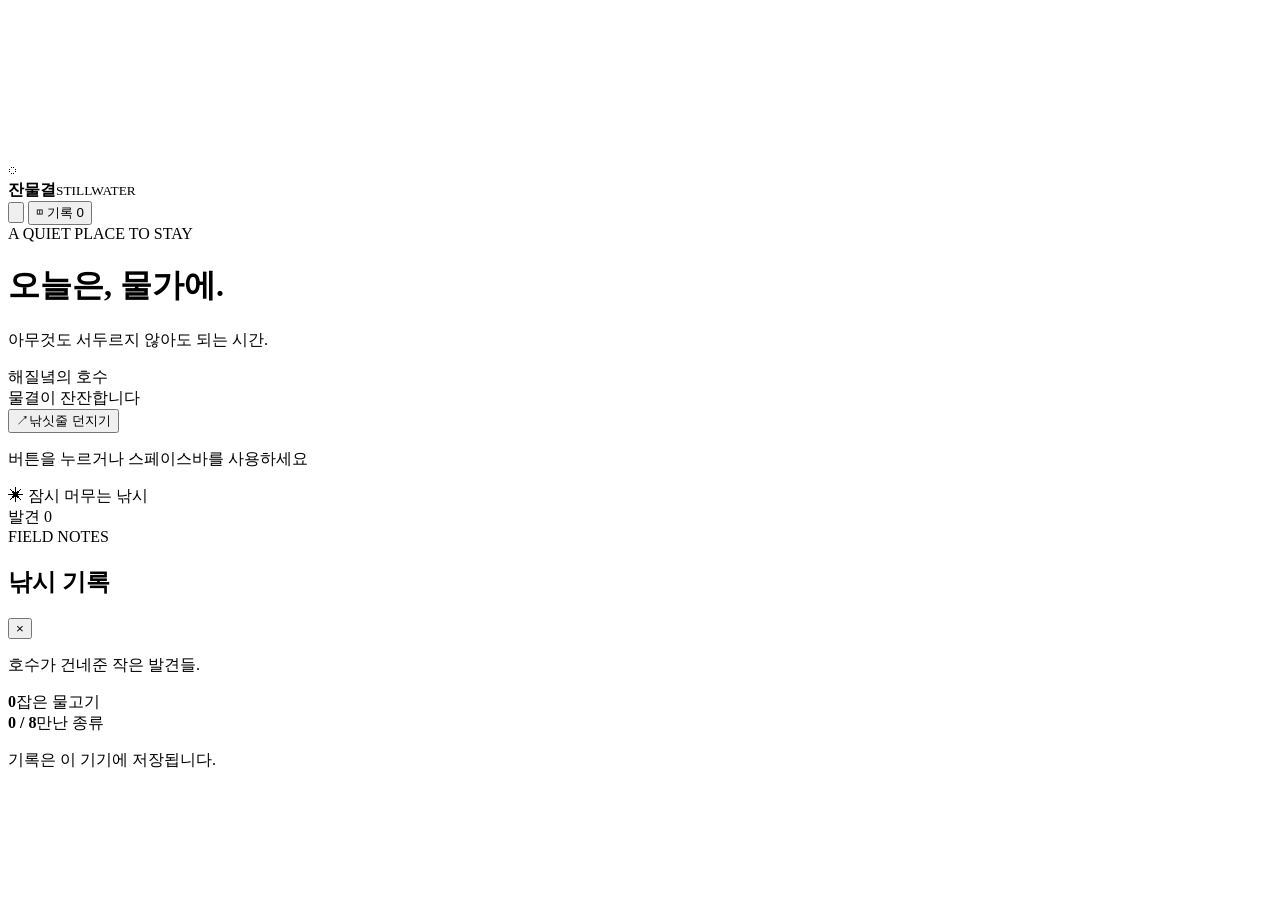
==== apps/stillwater/base/site/index.html @ 5ff89dc7 "Add Stillwater fishing game" ====
<!doctype html>
<html lang="ko">
<head>
  <meta charset="utf-8">
  <meta name="viewport" content="width=device-width,initial-scale=1,viewport-fit=cover">
  <meta name="theme-color" content="#0d1822">
  <meta name="description" content="고요한 호수에서 낚싯줄을 던지고, 기다리고, 작은 발견을 기록하세요.">
  <title>잔물결 — 조용한 낚시</title>
  <link rel="icon" href="/favicon.svg" type="image/svg+xml">
  <link rel="preconnect" href="https://fonts.googleapis.com">
  <link rel="preconnect" href="https://fonts.gstatic.com" crossorigin>
  <link href="https://fonts.googleapis.com/css2?family=DM+Sans:wght@400;500;600;700&family=Gowun+Batang:wght@400;700&display=swap" rel="stylesheet">
  <link rel="stylesheet" href="/style.css">
  <script src="/app.js" defer></script>
</head>
<body>
  <main class="game" aria-label="잔물결 낚시 게임">
    <canvas id="scene" aria-hidden="true"></canvas>
    <div class="grain" aria-hidden="true"></div>
    <header class="topbar">
      <div class="brand"><span class="brand-icon" aria-hidden="true">◌</span><div><strong>잔물결</strong><small>STILLWATER</small></div></div>
      <div class="top-actions">
        <button class="icon-button" id="sound" type="button" aria-label="소리 켜기" aria-pressed="false" title="소리 켜기"><svg viewBox="0 0 24 24" fill="none" stroke="currentColor" stroke-width="1.5" stroke-linecap="round" stroke-linejoin="round" aria-hidden="true"><path d="M4 9v6h4l5 4V5L8 9H4Z"/><path class="sound-wave" d="M17 9a4 4 0 0 1 0 6m2.5-9a8 8 0 0 1 0 12"/></svg></button>
        <button class="journal-button" id="journal-open" type="button"><span class="journal-symbol" aria-hidden="true">◫</span> 기록 <span id="journal-badge">0</span></button>
      </div>
    </header>
    <div class="top-copy"><span class="eyebrow">A QUIET PLACE TO STAY</span><h1>오늘은, 물가에.</h1><p>아무것도 서두르지 않아도 되는 시간.</p></div>
    <div class="horizon-label" aria-hidden="true"><span class="line"></span><span id="time-label">해질녘의 호수</span><span class="line"></span></div>
    <section class="play-panel" aria-label="낚시 조작">
      <div class="status-line"><span class="status-dot" id="status-dot"></span><span id="status" aria-live="polite">물결이 잔잔합니다</span></div>
      <div class="reel-ui" id="reel-ui" hidden><div class="reel-heading"><span>줄 감기</span><span id="reel-percent">0%</span></div><div class="meter"><div id="progress-fill"></div></div><div class="tension-heading"><span>줄의 긴장도</span><span id="tension-hint">누르고 떼며 조절하세요</span></div><div class="tension-meter"><div class="danger-zone"></div><div id="tension-fill"></div></div></div>
      <button class="action-button" id="action" type="button"><span id="action-icon" aria-hidden="true">↗</span><span id="action-text">낚싯줄 던지기</span></button>
      <p class="instruction" id="instruction">버튼을 누르거나 스페이스바를 사용하세요</p>
    </section>
    <div class="bottom-left"><span class="tiny-mark">✳</span> 잠시 머무는 낚시</div>
    <div class="bottom-right" id="catch-count">발견 0</div>
  </main>
  <div class="scrim" id="scrim" hidden></div>
  <aside class="journal" id="journal" aria-label="낚시 기록" aria-hidden="true"><div class="drawer-head"><div><span class="eyebrow">FIELD NOTES</span><h2>낚시 기록</h2></div><button class="close-button" id="journal-close" type="button" aria-label="기록 닫기">×</button></div><p class="drawer-intro">호수가 건네준 작은 발견들.</p><div class="journal-stats"><div><strong id="total-catches">0</strong><span>잡은 물고기</span></div><div><strong id="species-count">0 / 8</strong><span>만난 종류</span></div></div><div class="species-list" id="species-list"></div><p class="drawer-foot">기록은 이 기기에 저장됩니다.</p></aside>
  <div class="catch-overlay" id="catch-overlay" hidden><div class="catch-card" role="dialog" aria-modal="true" aria-labelledby="catch-title"><span class="eyebrow">A LITTLE DISCOVERY</span><div class="fish-art" id="fish-art" aria-hidden="true"></div><span class="catch-kicker" id="catch-kicker">새로운 발견</span><h2 id="catch-title">붕어</h2><p id="catch-description"></p><div class="catch-detail"><span id="catch-size">23.4 cm</span><span id="catch-rarity">흔한 물고기</span></div><button id="catch-close" type="button">다시 물가로 <span aria-hidden="true">↗</span></button></div></div>
</body>
</html>
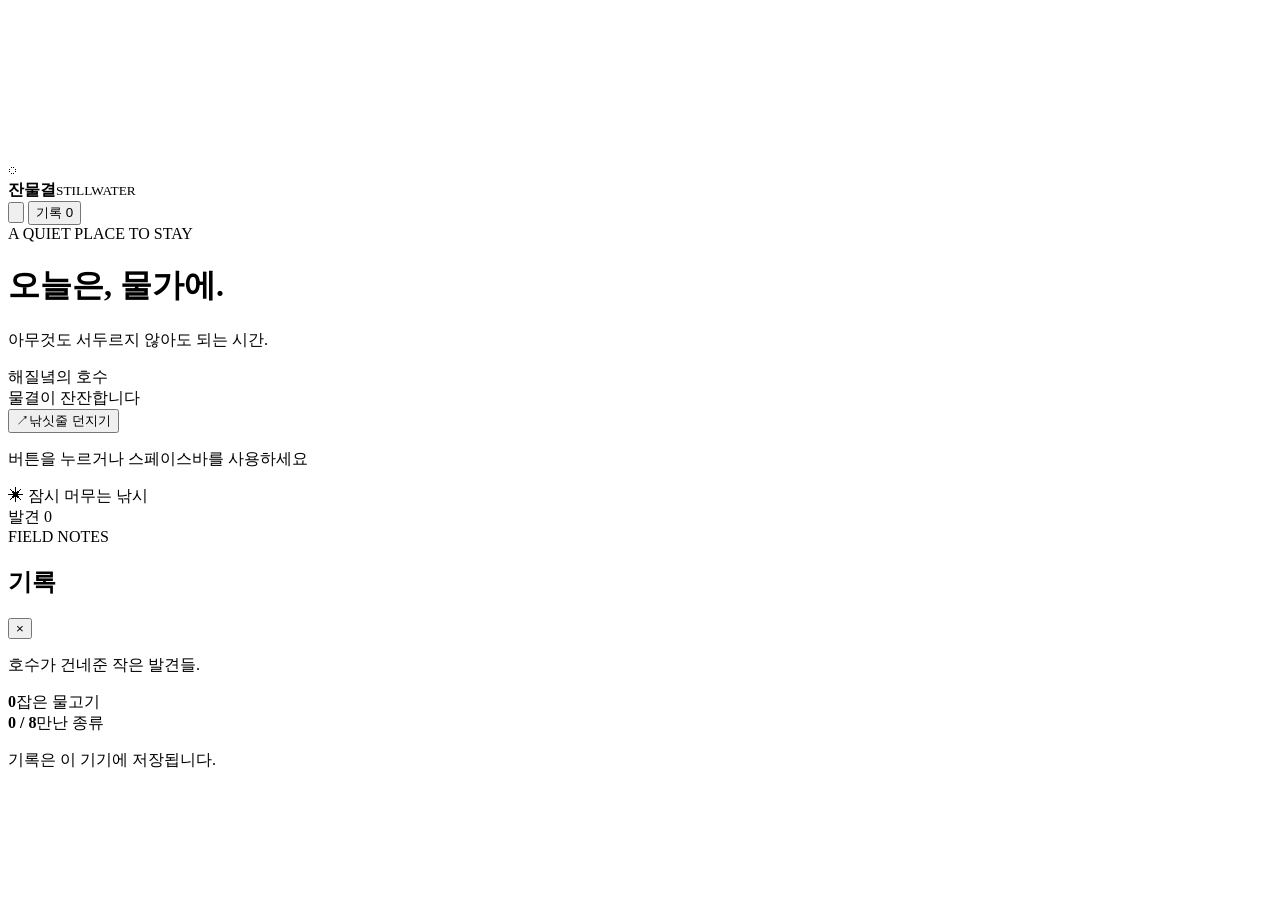
==== commit 94e64b99: "Expand Stillwater into an evolving fishing game" ====
--- a/apps/stillwater/base/site/index.html
+++ b/apps/stillwater/base/site/index.html
@@ -4,8 +4,8 @@
   <meta charset="utf-8">
   <meta name="viewport" content="width=device-width,initial-scale=1,viewport-fit=cover">
   <meta name="theme-color" content="#0d1822">
-  <meta name="description" content="고요한 호수에서 낚싯줄을 던지고, 기다리고, 작은 발견을 기록하세요.">
-  <title>잔물결 — 조용한 낚시</title>
+  <meta name="description" content="잔잔한 물가에서 시작해 호수 너머로 이어지는 낚시 게임.">
+  <title>잔물결 — 호수의 이야기</title>
   <link rel="icon" href="/favicon.svg" type="image/svg+xml">
   <link rel="preconnect" href="https://fonts.googleapis.com">
   <link rel="preconnect" href="https://fonts.gstatic.com" crossorigin>
@@ -15,28 +15,23 @@
 </head>
 <body>
   <main class="game" aria-label="잔물결 낚시 게임">
-    <canvas id="scene" aria-hidden="true"></canvas>
-    <div class="grain" aria-hidden="true"></div>
+    <canvas id="scene" aria-hidden="true"></canvas><div class="grain" aria-hidden="true"></div>
     <header class="topbar">
       <div class="brand"><span class="brand-icon" aria-hidden="true">◌</span><div><strong>잔물결</strong><small>STILLWATER</small></div></div>
       <div class="top-actions">
         <button class="icon-button" id="sound" type="button" aria-label="소리 켜기" aria-pressed="false" title="소리 켜기"><svg viewBox="0 0 24 24" fill="none" stroke="currentColor" stroke-width="1.5" stroke-linecap="round" stroke-linejoin="round" aria-hidden="true"><path d="M4 9v6h4l5 4V5L8 9H4Z"/><path class="sound-wave" d="M17 9a4 4 0 0 1 0 6m2.5-9a8 8 0 0 1 0 12"/></svg></button>
-        <button class="journal-button" id="journal-open" type="button"><span class="journal-symbol" aria-hidden="true">◫</span> 기록 <span id="journal-badge">0</span></button>
+        <button class="journal-button work-trigger" id="work-open" type="button" aria-expanded="false" hidden>물가 <span id="work-badge">•</span></button>
+        <button class="journal-button" id="journal-open" type="button">기록 <span id="journal-badge">0</span></button>
       </div>
     </header>
-    <div class="top-copy"><span class="eyebrow">A QUIET PLACE TO STAY</span><h1>오늘은, 물가에.</h1><p>아무것도 서두르지 않아도 되는 시간.</p></div>
-    <div class="horizon-label" aria-hidden="true"><span class="line"></span><span id="time-label">해질녘의 호수</span><span class="line"></span></div>
-    <section class="play-panel" aria-label="낚시 조작">
-      <div class="status-line"><span class="status-dot" id="status-dot"></span><span id="status" aria-live="polite">물결이 잔잔합니다</span></div>
-      <div class="reel-ui" id="reel-ui" hidden><div class="reel-heading"><span>줄 감기</span><span id="reel-percent">0%</span></div><div class="meter"><div id="progress-fill"></div></div><div class="tension-heading"><span>줄의 긴장도</span><span id="tension-hint">누르고 떼며 조절하세요</span></div><div class="tension-meter"><div class="danger-zone"></div><div id="tension-fill"></div></div></div>
-      <button class="action-button" id="action" type="button"><span id="action-icon" aria-hidden="true">↗</span><span id="action-text">낚싯줄 던지기</span></button>
-      <p class="instruction" id="instruction">버튼을 누르거나 스페이스바를 사용하세요</p>
-    </section>
-    <div class="bottom-left"><span class="tiny-mark">✳</span> 잠시 머무는 낚시</div>
-    <div class="bottom-right" id="catch-count">발견 0</div>
+    <div class="top-copy"><span class="eyebrow" id="chapter-label">A QUIET PLACE TO STAY</span><h1 id="chapter-title">오늘은, 물가에.</h1><p id="chapter-subtitle">아무것도 서두르지 않아도 되는 시간.</p></div>
+    <div class="horizon-label" aria-hidden="true"><span class="line"></span><span id="place-label">해질녘의 호수</span><span class="line"></span></div>
+    <div class="scrim" id="scrim" hidden></div>
+    <aside class="work-panel" id="work-panel" hidden aria-label="물가의 작업"><div class="work-head"><div><span class="eyebrow">AT THE SHORE</span><h2>물가</h2></div><button class="close-button" id="work-close" type="button" aria-label="물가 닫기">×</button></div><p class="work-intro" id="work-intro">호수가 남긴 것들.</p><div class="resources" id="resources"></div><div class="work-actions" id="work-actions"></div><div class="map-area" id="map-area" hidden><span class="eyebrow">BEYOND THE WATER</span><h3>호수 건너편</h3><div id="map-actions"></div></div></aside>
+    <section class="play-panel" aria-label="낚시 조작"><div class="status-line"><span class="status-dot" id="status-dot"></span><span id="status" aria-live="polite">물결이 잔잔합니다</span></div><button class="action-button" id="action" type="button"><span id="action-icon" aria-hidden="true">↗</span><span id="action-text">낚싯줄 던지기</span></button><p class="instruction" id="instruction">버튼을 누르거나 스페이스바를 사용하세요</p></section>
+    <div class="bottom-left"><span class="tiny-mark">✳</span> <span id="bottom-note">잠시 머무는 낚시</span></div><div class="bottom-right" id="catch-count">발견 0</div>
+    <div class="event-toast" id="event-toast" aria-live="polite" hidden></div>
   </main>
-  <div class="scrim" id="scrim" hidden></div>
-  <aside class="journal" id="journal" aria-label="낚시 기록" aria-hidden="true"><div class="drawer-head"><div><span class="eyebrow">FIELD NOTES</span><h2>낚시 기록</h2></div><button class="close-button" id="journal-close" type="button" aria-label="기록 닫기">×</button></div><p class="drawer-intro">호수가 건네준 작은 발견들.</p><div class="journal-stats"><div><strong id="total-catches">0</strong><span>잡은 물고기</span></div><div><strong id="species-count">0 / 8</strong><span>만난 종류</span></div></div><div class="species-list" id="species-list"></div><p class="drawer-foot">기록은 이 기기에 저장됩니다.</p></aside>
-  <div class="catch-overlay" id="catch-overlay" hidden><div class="catch-card" role="dialog" aria-modal="true" aria-labelledby="catch-title"><span class="eyebrow">A LITTLE DISCOVERY</span><div class="fish-art" id="fish-art" aria-hidden="true"></div><span class="catch-kicker" id="catch-kicker">새로운 발견</span><h2 id="catch-title">붕어</h2><p id="catch-description"></p><div class="catch-detail"><span id="catch-size">23.4 cm</span><span id="catch-rarity">흔한 물고기</span></div><button id="catch-close" type="button">다시 물가로 <span aria-hidden="true">↗</span></button></div></div>
+  <aside class="journal" id="journal" aria-label="낚시 기록" aria-hidden="true"><div class="drawer-head"><div><span class="eyebrow">FIELD NOTES</span><h2>기록</h2></div><button class="close-button" id="journal-close" type="button" aria-label="기록 닫기">×</button></div><p class="drawer-intro">호수가 건네준 작은 발견들.</p><div class="journal-stats"><div><strong id="total-catches">0</strong><span>잡은 물고기</span></div><div><strong id="species-count">0 / 8</strong><span>만난 종류</span></div></div><div class="note-section" id="note-section" hidden><span class="eyebrow">FRAGMENTS</span><h3>건져 올린 흔적</h3><div id="notes-list"></div></div><div class="species-list" id="species-list"></div><p class="drawer-foot">기록은 이 기기에 저장됩니다.</p></aside>
 </body>
 </html>
